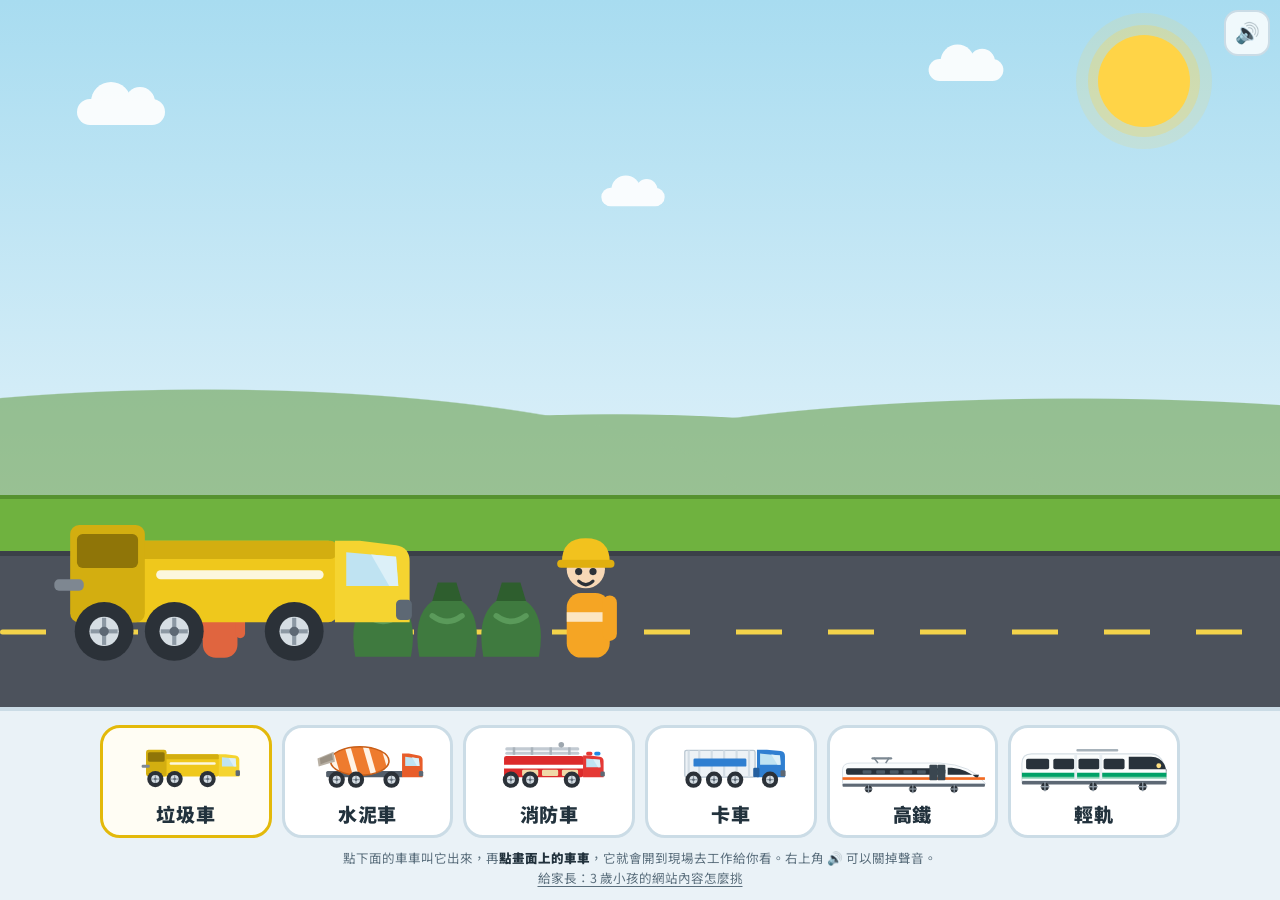
==== docs/index.html @ 9e799452 "Stamp asset URLs with a content hash so updates are never cached away GitHub Pages serves the CSS an" ====
<!doctype html>
<html lang="zh-Hant-TW">
<head>
<meta charset="utf-8">
<meta name="viewport" content="width=device-width, initial-scale=1, viewport-fit=cover">
<title>車車出動</title>
<meta name="description" content="給 3 歲小孩的車車互動頁：垃圾車、水泥車、消防車、卡車、高鐵、輕軌，點一下就出動並發出聲音。">

<meta name="theme-color" content="#A8DCF0">
<link rel="manifest" href="manifest.webmanifest">
<link rel="icon" href="icons/icon.svg" type="image/svg+xml">
<link rel="apple-touch-icon" href="icons/icon-180.png">
<meta name="apple-mobile-web-app-capable" content="yes">
<meta name="apple-mobile-web-app-title" content="車車出動">
<meta name="mobile-web-app-capable" content="yes">

<meta property="og:type" content="website">
<meta property="og:title" content="車車出動">
<meta property="og:description" content="垃圾車、水泥車、消防車、卡車、高鐵、輕軌，點一下就出動。給 3 歲小孩玩的。">

<link rel="preconnect" href="https://fonts.googleapis.com">
<link rel="preconnect" href="https://fonts.gstatic.com" crossorigin>
<link rel="stylesheet" href="https://fonts.googleapis.com/css2?family=Fredoka:wght@500;600&family=Noto+Sans+TC:wght@500;900&display=swap">

<link rel="stylesheet" href="assets/base.css?v=94338793">
<link rel="stylesheet" href="assets/play.css?v=77f55408">
</head>
<body>

<div class="app">
  <div class="scene" id="scene" data-track="road">
    <div class="sun"></div>
    <div class="cloud c1"></div>
    <div class="cloud c2"></div>
    <div class="cloud c3"></div>
    <div class="hills"></div>
    <div class="ground"></div>
    <div class="piers"></div>
    <div class="track"></div>
    <div class="lane">
      <div class="props" id="props"></div>
      <button class="rider" id="rider" type="button" aria-label="車子"></button>
    </div>
    <p class="caption" id="caption" aria-live="polite"></p>
    <button class="mute" id="mute" type="button" aria-label="靜音" aria-pressed="false">🔊</button>
  </div>

  <div class="garage">
    <div class="grid" id="grid"></div>
    <p class="hint">
      點下面的車車叫它出來，再<b>點畫面上的車車</b>，它就會開到現場去工作給你看。右上角 🔊 可以關掉聲音。
      <br>
      <a href="guide.html">給家長：3 歲小孩的網站內容怎麼挑</a>
    </p>
  </div>
</div>

<script src="assets/play.js?v=38b8058c" defer></script>
</body>
</html>
---- docs/assets/base.css ----
/* 車車出動 — 共用基礎樣式與設計 token */

:root{
  /* 晴天實景配色：顏色主要交給車子本身，背景保持安靜 */
  --sky-top:#A8DCF0;
  --sky-bot:#E4F3FA;
  --grass:#6FB23F;
  --grass-dk:#56922F;
  --road:#4C525C;
  --road-dk:#3B4048;
  --road-line:#F3D34A;

  --ink:#22323D;
  --ink-soft:#5A6E7C;
  --panel:#EAF2F7;
  --panel-2:#FFFFFF;
  --edge:#CBDCE6;
  --sun:#FFD447;
  --focus:#0E7BC4;

  --font-zh:'Noto Sans TC','PingFang TC','Microsoft JhengHei',sans-serif;
  --font-lat:'Fredoka','Noto Sans TC','PingFang TC',sans-serif;

  color-scheme:light;
}

*{box-sizing:border-box}

html{-webkit-text-size-adjust:100%}

body{
  margin:0;
  background:var(--panel);
  color:var(--ink);
  font-family:var(--font-lat);
  font-size:16px;
  line-height:1.5;
  -webkit-tap-highlight-color:transparent;
}

img,svg{max-width:100%}

[hidden]{display:none !important}

a{color:var(--focus)}

:focus-visible{outline:3px solid var(--focus); outline-offset:3px}
---- docs/assets/play.css ----
/* 車車出動 — 互動場景 */

.app{
  display:flex;
  flex-direction:column;
  min-height:100svh;
}

/* ---------- 場景 ---------- */
.scene{
  position:relative;
  flex:1 1 auto;
  min-height:250px;
  overflow:hidden;
  background:linear-gradient(180deg,var(--sky-top) 0%,var(--sky-bot) 78%);
  isolation:isolate;
}

.sun{
  position:absolute; top:5%; right:7%;
  width:clamp(52px,9vw,92px); aspect-ratio:1;
  border-radius:50%;
  background:var(--sun);
  box-shadow:0 0 0 10px rgba(255,212,71,.28), 0 0 0 22px rgba(255,212,71,.14);
}

.cloud{
  position:absolute;
  height:26px; width:88px;
  background:#FFFFFF;
  border-radius:99px;
  opacity:.92;
  animation:float 44s linear infinite;
}
.cloud::before,.cloud::after{
  content:""; position:absolute; background:#FFFFFF; border-radius:50%;
}
.cloud::before{width:40px;height:40px;left:14px;top:-17px}
.cloud::after{width:30px;height:30px;left:48px;top:-12px}
.cloud.c1{top:14%; left:6%;  transform:scale(1)}
.cloud.c2{top:26%; left:46%; transform:scale(.72); animation-duration:62s; animation-delay:-20s}
.cloud.c3{top:8%;  left:72%; transform:scale(.85); animation-duration:54s; animation-delay:-38s}
@keyframes float{from{margin-left:-30vw}to{margin-left:110vw}}

.hills{
  position:absolute; left:0; right:0; bottom:29%;
  height:16%;
  background:
    radial-gradient(42% 100% at 16% 100%, var(--grass-dk) 0 99%, transparent 100%),
    radial-gradient(34% 78% at 48% 100%, var(--grass-dk) 0 99%, transparent 100%),
    radial-gradient(46% 92% at 84% 100%, var(--grass-dk) 0 99%, transparent 100%);
  opacity:.5;
}

.ground{
  position:absolute; left:0; right:0; bottom:0;
  height:30%;
  background:var(--grass);
  border-top:4px solid var(--grass-dk);
}

/* 車子行駛的路面，會依車種改變 */
.track{
  position:absolute; left:0; right:0; bottom:0;
  height:22%;
  background:var(--road);
  border-top:5px solid var(--road-dk);
}
.track::after{
  content:""; position:absolute; left:0; right:0; top:50%;
  height:5px; transform:translateY(-50%);
  background:repeating-linear-gradient(90deg,var(--road-line) 0 46px,transparent 46px 92px);
  border-radius:3px;
}

/* 高鐵：高架橋 */
.scene[data-track="viaduct"] .track{
  background:#C2C7C9;
  border-top:5px solid #9EA6A9;
  height:20%;
}
.scene[data-track="viaduct"] .track::after{
  top:auto; bottom:0; height:36%; transform:none;
  background:linear-gradient(180deg,#AAB1B4 0 100%);
  border-radius:0;
}
.piers{display:none}
.scene[data-track="viaduct"] .piers{
  display:block;
  position:absolute; left:0; right:0; bottom:0; height:20%;
  background:repeating-linear-gradient(90deg,transparent 0 120px,#B4BABD 120px 168px,transparent 168px 288px);
  opacity:.85;
}

/* 輕軌：草坪軌道（高雄輕軌的招牌） */
.scene[data-track="grass"] .track{
  background:var(--grass-dk);
  border-top:5px solid #467A26;
}
.scene[data-track="grass"] .track::after{
  top:52%; height:32%; transform:translateY(-50%); border-radius:0;
  background:linear-gradient(180deg,transparent 0 26%,#9AA3A8 26% 36%,transparent 36% 64%,#9AA3A8 64% 74%,transparent 74% 100%);
}

/* ---------- 行駛中的車 ---------- */
.lane{
  position:absolute; left:0; right:0; bottom:0;
  height:22%;
}

.rider{
  position:absolute;
  left:0;
  bottom:14%;
  width:clamp(190px,46%,430px);
  padding:0; border:0; background:transparent;
  cursor:pointer;
  animation:drive 9s linear -3.5s infinite;
  touch-action:manipulation;
}
.scene[data-track="viaduct"] .rider{bottom:32%; width:clamp(230px,62%,620px)}
.scene[data-track="grass"] .rider{bottom:22%}

@keyframes drive{
  from{left:-52%}
  to{left:106%}
}

.rider svg{display:block; width:100%; height:auto; overflow:visible}

.rider:focus-visible{outline:none}
.rider:focus-visible svg{filter:drop-shadow(0 0 0 4px var(--focus))}

.wheel{transform-box:fill-box; transform-origin:50% 50%; animation:spin .62s linear infinite}
@keyframes spin{to{transform:rotate(360deg)}}

.drum{transform-box:fill-box; transform-origin:50% 50%; animation:spin 3.4s linear infinite}

.beacon{animation:blink .7s steps(1,end) infinite}
.beacon.b2{animation-delay:.35s}
@keyframes blink{0%,49%{opacity:1}50%,100%{opacity:.12}}

.rider.acting .body{animation:hop .42s ease-in-out 3}
@keyframes hop{0%,100%{transform:translateY(0)}45%{transform:translateY(-9px)}}

.spray,.notes{opacity:0}
.spray{transform-box:fill-box; transform-origin:0 50%}
.rider.acting .spray{animation:spray 1.5s ease-out infinite}
@keyframes spray{
  0%{opacity:0; transform:translate(0,0) scale(.3)}
  25%{opacity:1}
  100%{opacity:0; transform:translate(-345px,-72px) scale(1.9)}
}
.spray.s2{animation-delay:.16s}
.spray.s3{animation-delay:.32s}
.spray.s4{animation-delay:.48s}
.spray.s5{animation-delay:.64s}
.spray.s6{animation-delay:.8s}

.notes{transform-box:fill-box}
.rider.acting .notes{animation:notes 1.9s ease-out}
@keyframes notes{
  0%{opacity:0; transform:scaleX(-1) translateY(0)}
  18%{opacity:1}
  100%{opacity:0; transform:scaleX(-1) translateY(-62px)}
}
.notes.n2{animation-delay:.4s}
.notes.n3{animation-delay:.85s}

/* ---------- 靜音（給家長） ---------- */
.mute{
  position:absolute; top:10px; right:10px;
  width:46px; height:46px;
  display:grid; place-items:center;
  border-radius:14px;
  border:2px solid var(--edge);
  background:rgba(255,255,255,.82);
  color:var(--ink);
  font-size:20px; line-height:1;
  cursor:pointer;
}

/* ---------- 車庫（選車） ---------- */
.garage{
  flex:0 0 auto;
  background:var(--panel);
  border-top:4px solid var(--edge);
  padding:14px 12px 12px;
}

.grid{
  display:grid;
  grid-template-columns:repeat(3,1fr);
  gap:10px;
  max-width:1080px;
  margin:0 auto;
}
@media (min-width:760px){ .grid{grid-template-columns:repeat(6,1fr)} }

.pick{
  display:flex; flex-direction:column; align-items:center; justify-content:flex-end;
  gap:6px;
  min-height:104px;
  padding:10px 6px 8px;
  border:3px solid var(--edge);
  border-radius:20px;
  background:var(--panel-2);
  cursor:pointer;
  touch-action:manipulation;
  transition:transform .12s ease, border-color .12s ease;
}
.pick:active{transform:scale(.95)}
.pick[aria-pressed="true"]{border-color:var(--tint,var(--focus)); background:#FFFDF4}

.pick svg{width:100%; height:auto; max-height:56px; overflow:visible}
.pick .wheel,.pick .drum,.pick .beacon{animation:none}

.pick b{
  font-family:var(--font-zh);
  font-weight:900;
  font-size:clamp(15px,3.6vw,19px);
  letter-spacing:.04em;
  color:var(--ink);
}

.hint{
  max-width:1080px;
  margin:10px auto 0;
  font-family:var(--font-zh);
  font-size:12.5px;
  line-height:1.6;
  color:var(--ink-soft);
  text-align:center;
}
.hint b{font-weight:900; color:var(--ink)}
.hint a{color:var(--ink-soft); text-underline-offset:3px}

@media (prefers-reduced-motion:reduce){
  .rider{animation:none; left:26%}
  .cloud{animation:none}
  .wheel,.drum,.beacon{animation:none}
}


/* ---------- 工作現場的道具 ---------- */
/* 道具跟車子共用 .lane 的座標系，bottom 可以超過 100% 跑到路面上方。
   .props 排在 .rider 前面，所以東西飛近車子時會被車身擋住，
   看起來就真的是「進到車子裡面」了。 */
.props{
  position:absolute; inset:0;
  pointer-events:none;
}

.prop{position:absolute}
.prop svg{display:block; width:100%; height:auto; overflow:visible}

/* ---------- 東西進到車子裡 ---------- */
/* --dx/--dy（車上的落點）和 --hx/--hy（工人的手）都是 JS 在車子停好之後
   實際量出來的螢幕距離，所以不管螢幕多寬都會落在對的位置。 */

/* 有人幫忙的：先被撿到手上停一下，再倒進車裡 —— 小孩才看得出是「人放上去的」 */
.props.working .bag,
.props.working .rock,
.props.working .box{
  animation:handoff 1.2s ease-in-out var(--fly-delay,0s) forwards;
}
@keyframes handoff{
  0%  {transform:translate(0,0) scale(1) rotate(0deg); opacity:1}
  26% {transform:translate(var(--hx,0px), calc(var(--hy,0px) - 4px)) scale(.86) rotate(-10deg); opacity:1}
  44% {transform:translate(var(--hx,0px), var(--hy,0px)) scale(.86) rotate(-6deg); opacity:1}
  74% {transform:translate(calc(var(--hx,0px) + (var(--dx,0px) - var(--hx,0px)) * .6),
                           calc(var(--hy,0px) + (var(--dy,0px) - var(--hy,0px)) * .6 - 26px))
       scale(.66) rotate(-34deg); opacity:1}
  100%{transform:translate(var(--dx,0px), var(--dy,0px)) scale(.28) rotate(-64deg); opacity:0}
}

/* 後備：沒有人接手時的直接拋送 */
.props.working .lob{
  animation:toss .8s cubic-bezier(.35,-0.15,.7,.65) var(--fly-delay,0s) forwards;
}
@keyframes toss{
  0%{transform:translate(0,0) scale(1) rotate(0deg); opacity:1}
  55%{transform:translate(calc(var(--dx,0px) * .55), calc(var(--dy,0px) * .55 - 30px)) scale(.95) rotate(-20deg); opacity:1}
  100%{transform:translate(var(--dx,0px), var(--dy,0px)) scale(.4) rotate(-45deg); opacity:0}
}

/* 乘客是用走的，不是被丟的 */
.props.working .pax-in{
  animation:board .9s ease-in var(--fly-delay,0s) forwards;
}
@keyframes board{
  0%{transform:translate(0,0) scale(1); opacity:1}
  70%{opacity:1}
  100%{transform:translate(var(--dx,0px), var(--dy,0px)) scale(.6); opacity:0}
}

/* 在旁邊把東西丟上車的人：手臂往上甩三次，跟三件東西對得上 */
.arm{transform-box:fill-box; transform-origin:50% 8%}
.props.working .worker .arm{animation:pickthrow 1.2s ease-in-out .3s 3}
@keyframes pickthrow{
  0%  {transform:rotate(0deg)}
  16% {transform:rotate(30deg)}
  30% {transform:rotate(22deg)}
  48% {transform:rotate(-118deg)}
  62% {transform:rotate(-96deg)}
  84%,100%{transform:rotate(0deg)}
}

/* 砂石堆被鏟走之後矮一截 */
.pile-body{transform-box:fill-box; transform-origin:50% 100%}
.props.working .pile-body{animation:shrink 1.8s ease .5s forwards}
@keyframes shrink{to{transform:scaleY(.3); opacity:.8}}

/* ---------- 車子「載到了」的樣子 ---------- */
/* 這是整個互動的重點：東西進去之後，車子本身要看得出來不一樣。 */
.fill-load{transform-box:fill-box; transform-origin:50% 100%; transform:scaleY(0)}

/* 垃圾車：每倒一袋就多堆高一層，看得出來是「一袋一袋」累積的 */
.fill-steps{transform-box:fill-box; transform-origin:50% 100%; transform:scaleY(0)}
.rider.acting .fill-steps{animation:fill-steps 4.4s linear forwards}
@keyframes fill-steps{
  0%,33%  {transform:scaleY(0)}
  36%,60% {transform:scaleY(.36)}
  63%,87% {transform:scaleY(.7)}
  90%,100%{transform:scaleY(1)}
}
.rider.loaded .fill-load{animation:fill-up .9s cubic-bezier(.3,1.3,.5,1) forwards}
@keyframes fill-up{to{transform:scaleY(1)}}

/* 裝滿砂石之後滾筒轉得更起勁 */
.rider.acting .drum{animation-duration:1.1s}

/* 車窗裡的乘客，一個一個坐好 */
.pax{opacity:0; transform-box:fill-box; transform-origin:50% 100%}
.rider.loaded .pax{animation:sit .45s ease forwards}
.rider.loaded .pax2{animation-delay:.1s}
.rider.loaded .pax3{animation-delay:.2s}
.rider.loaded .pax4{animation-delay:.3s}
.rider.loaded .pax5{animation-delay:.4s}
.rider.loaded .pax6{animation-delay:.5s}
@keyframes sit{
  0%{opacity:0; transform:translateY(8px) scale(.5)}
  100%{opacity:1; transform:translateY(0) scale(1)}
}

/* 貨送到了，店裡櫥窗才有東西 */
.stock{opacity:0}
.props.done .stock{animation:appear .5s ease forwards}
@keyframes appear{to{opacity:1}}

/* ---------- 失火的房子：大火、黑煙、澆熄後的白色水蒸氣 ---------- */
.flames{transform-box:fill-box; transform-origin:50% 100%}
.flame{transform-box:fill-box; transform-origin:50% 100%; animation:flicker .38s ease-in-out infinite alternate}
.f2{animation-delay:-.19s}
.f3{animation-delay:-.27s}
.f4{animation-delay:-.11s}
@keyframes flicker{
  from{transform:scale(1,1) translateY(0)}
  to{transform:scale(1.12,1.24) translateY(-4px)}
}

/* 燒著的時候一直往上冒的黑煙 */
.bpuff{transform-box:fill-box; transform-origin:50% 100%; opacity:0; animation:rise 2.2s ease-out infinite}
.k2{animation-delay:-.75s}
.k3{animation-delay:-1.5s}
@keyframes rise{
  0%{opacity:0; transform:translateY(6px) scale(.4)}
  25%{opacity:.75}
  100%{opacity:0; transform:translateY(-62px) scale(1.6)}
}

/* 噴到水之後：火一段一段變小，最後整個熄掉 */
.props.working .flames{animation:douse 1.7s cubic-bezier(.5,0,.7,1) .7s forwards}
@keyframes douse{
  0%{opacity:1; transform:scaleY(1)}
  35%{opacity:1; transform:scaleY(.62)}
  70%{opacity:.85; transform:scaleY(.28)}
  100%{opacity:0; transform:scaleY(0)}
}
.props.working .burn-smoke{animation:smoke-out 1s ease 2.1s forwards}
@keyframes smoke-out{to{opacity:0}}

/* 澆熄瞬間噴出的白色水蒸氣 */
.spuff{transform-box:fill-box; transform-origin:50% 100%; opacity:0}
.props.working .spuff{animation:steam 2.2s ease-out 1.2s forwards}
.props.working .m2{animation-delay:1.45s}
.props.working .m3{animation-delay:1.7s}
.props.working .m4{animation-delay:1.95s}
@keyframes steam{
  0%{opacity:0; transform:translateY(10px) scale(.4)}
  25%{opacity:.9}
  100%{opacity:0; transform:translateY(-78px) scale(2.1)}
}

/* 火還在的時候窗戶透出橘光，滅了才變回藍玻璃 */
.cool{opacity:0}
.props.working .glow{animation:smoke-out 1.2s ease 1.5s forwards}
.props.working .cool{animation:appear 1.2s ease 1.5s forwards}

/* 輕軌到站開門 */
.rider.acting .door{animation:door-open 1.6s ease .5s}
@keyframes door-open{
  0%,100%{opacity:1}
  25%,75%{opacity:.25}
}

/* ---------- 字幕：給家長照著念，小孩聽語音 ---------- */
.caption{
  position:absolute;
  left:50%; top:14px;
  transform:translate(-50%,-14px);
  max-width:min(90%,560px);
  padding:10px 20px;
  border-radius:999px;
  background:rgba(255,255,255,.94);
  border:2px solid var(--edge);
  font-family:var(--font-zh);
  font-weight:900;
  font-size:clamp(14px,3.4vw,18px);
  line-height:1.4;
  color:var(--ink);
  text-align:center;
  opacity:0;
  pointer-events:none;
  transition:opacity .3s ease, transform .3s ease;
}
.caption.on{
  opacity:1;
  transform:translate(-50%,0);
}

/* 車子的圖都是車頭朝左畫的，統一翻面，讓車頭朝向前進的方向。 */
.rider svg,
.pick svg{transform:scaleX(-1)}

@media (prefers-reduced-motion:reduce){
  .rider{animation:none}
  .cloud{animation:none}
  .wheel,.drum,.beacon,.flame{animation:none}
  .props.working .bag,
  .props.working .rock,
  .props.working .box,
  .props.working .pax-in{animation-duration:.2s}
}

/* ---------- 消防車的水柱 ---------- */
/* 用 stroke-dasharray 讓水柱「射出去」，噴到之後維持著，小孩才看得到水一直在澆 */
.jet{
  stroke-dasharray:460;
  stroke-dashoffset:460;
  opacity:0;
  stroke-linejoin:round;
}
.rider.acting .jet-a{animation:jet 3.4s ease-out .5s forwards}
.rider.acting .jet-b{animation:jet 3.4s ease-out .62s forwards}
@keyframes jet{
  0%  {stroke-dashoffset:460; opacity:0}
  10% {opacity:.92}
  26% {stroke-dashoffset:0; opacity:.92}
  82% {stroke-dashoffset:0; opacity:.92}
  100%{stroke-dashoffset:0; opacity:0}
}

/* 水打在屋頂上濺起的水花 */
.sp{opacity:0; transform-box:fill-box; transform-origin:50% 100%}
.props.working .sp{animation:splash .7s ease-out 1.1s infinite}
.props.working .sp.s2{animation-delay:1.3s}
.props.working .sp.s3{animation-delay:1.5s}
@keyframes splash{
  0%{opacity:0; transform:translateY(6px) scale(.3)}
  35%{opacity:.9; transform:translateY(-6px) scale(1)}
  100%{opacity:0; transform:translateY(-22px) scale(1.5)}
}

/* ---------- 高鐵的車門 ---------- */
/* 進站打開、乘客走進去、開走前關上 */
.door-l,.door-r{transform-box:fill-box}
.rider.acting .door-l{animation:door-l 5.4s ease .2s forwards}
.rider.acting .door-r{animation:door-r 5.4s ease .2s forwards}
@keyframes door-l{
  0%{transform:translateX(0)}
  9%,80%{transform:translateX(-94%)}
  92%,100%{transform:translateX(0)}
}
@keyframes door-r{
  0%{transform:translateX(0)}
  9%,80%{transform:translateX(94%)}
  92%,100%{transform:translateX(0)}
}

/* ---------- 大家互相揮手 ---------- */
/* 工作做完的那一刻，小孩跟車上的人揮手 —— 這是整個場景要傳達的「社會連結」 */
.wave{transform-box:fill-box; transform-origin:50% 10%}
.props.done .kid .wave{animation:wave 1.7s ease-in-out infinite}
.props.done .worker .arm{animation:wave 1.7s ease-in-out .25s infinite}
@keyframes wave{
  0%  {transform:rotate(0deg)}
  12% {transform:rotate(-142deg)}
  22% {transform:rotate(-108deg)}
  32% {transform:rotate(-142deg)}
  42% {transform:rotate(-108deg)}
  52% {transform:rotate(-142deg)}
  70%,100%{transform:rotate(0deg)}
}

/* ---------- 店員接貨 ---------- */
/* 店員的手在左邊（朝卡車那側），所以旋轉方向跟工人相反 */
.props.working .clerk .arm{animation:receive 1.2s ease-in-out .75s 3}
@keyframes receive{
  0%  {transform:rotate(0deg)}
  28% {transform:rotate(116deg)}
  52% {transform:rotate(94deg)}
  72% {transform:rotate(34deg)}
  88%,100%{transform:rotate(0deg)}
}
.props.done .clerk .arm{animation:wave-left 1.7s ease-in-out .25s infinite}
@keyframes wave-left{
  0%  {transform:rotate(0deg)}
  12% {transform:rotate(142deg)}
  22% {transform:rotate(108deg)}
  32% {transform:rotate(142deg)}
  42% {transform:rotate(108deg)}
  52% {transform:rotate(142deg)}
  70%,100%{transform:rotate(0deg)}
}

/* ---------- 工地：水泥一到，房子一層一層長出來 ---------- */
/* 這是水泥車存在的理由，所以要讓小孩看到房子真的被蓋出來 */
.build{opacity:0}
.b2{transform-box:fill-box; transform-origin:50% 100%}
.b3{transform-box:fill-box}
.props.working .b1{animation:appear .4s ease 4.0s forwards}
.props.working .b2{animation:raise .55s cubic-bezier(.3,1.25,.5,1) 4.5s forwards}
.props.working .b3{animation:drop .5s cubic-bezier(.3,1.35,.5,1) 5.0s forwards}
.props.working .b4{animation:appear .4s ease 5.5s forwards}
@keyframes raise{
  0%{opacity:1; transform:scaleY(0)}
  100%{opacity:1; transform:scaleY(1)}
}
@keyframes drop{
  0%{opacity:0; transform:translateY(-34px) scale(.9)}
  100%{opacity:1; transform:translateY(0) scale(1)}
}
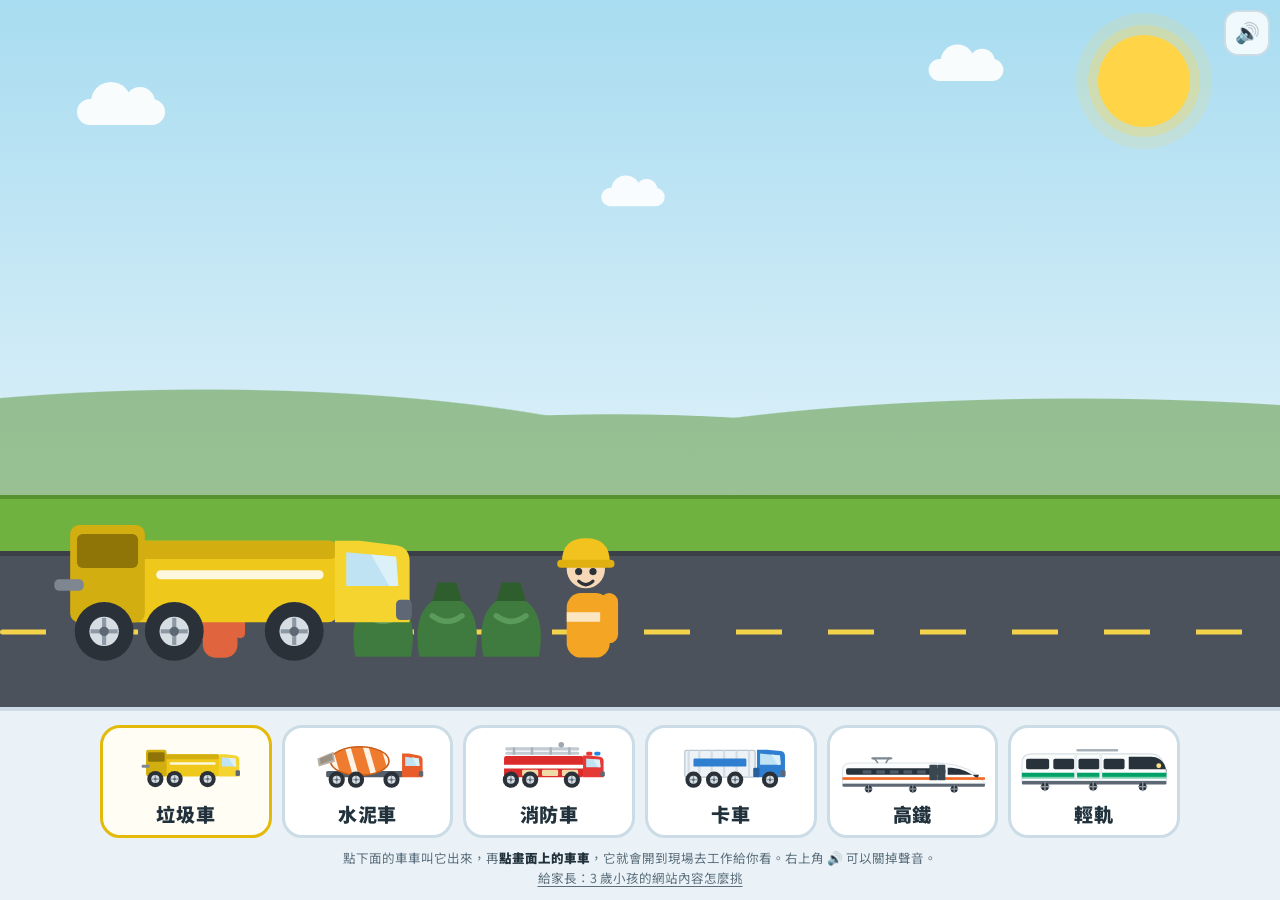
==== commit ea35377e: "Stop the construction site stealing the bin bags' animation The garbage bags were classed b1..b3 and" ====
--- a/docs/index.html
+++ b/docs/index.html
@@ -23,7 +23,7 @@
 <link rel="stylesheet" href="https://fonts.googleapis.com/css2?family=Fredoka:wght@500;600&family=Noto+Sans+TC:wght@500;900&display=swap">
 
 <link rel="stylesheet" href="assets/base.css?v=94338793">
-<link rel="stylesheet" href="assets/play.css?v=77f55408">
+<link rel="stylesheet" href="assets/play.css?v=5927c11e">
 </head>
 <body>
 
@@ -55,6 +55,6 @@
   </div>
 </div>
 
-<script src="assets/play.js?v=38b8058c" defer></script>
+<script src="assets/play.js?v=9ab2c07d" defer></script>
 </body>
 </html>
--- a/docs/assets/play.css
+++ b/docs/assets/play.css
@@ -266,12 +266,13 @@
 }
 @keyframes handoff{
   0%  {transform:translate(0,0) scale(1) rotate(0deg); opacity:1}
-  26% {transform:translate(var(--hx,0px), calc(var(--hy,0px) - 4px)) scale(.86) rotate(-10deg); opacity:1}
-  44% {transform:translate(var(--hx,0px), var(--hy,0px)) scale(.86) rotate(-6deg); opacity:1}
-  74% {transform:translate(calc(var(--hx,0px) + (var(--dx,0px) - var(--hx,0px)) * .6),
-                           calc(var(--hy,0px) + (var(--dy,0px) - var(--hy,0px)) * .6 - 26px))
-       scale(.66) rotate(-34deg); opacity:1}
-  100%{transform:translate(var(--dx,0px), var(--dy,0px)) scale(.28) rotate(-64deg); opacity:0}
+  10% {transform:translate(0,4px) scale(.95) rotate(0deg); opacity:1}
+  30% {transform:translate(var(--hx,0px), var(--hy,0px)) scale(.5) rotate(-14deg); opacity:1}
+  52% {transform:translate(var(--hx,0px), var(--hy,0px)) scale(.5) rotate(-8deg); opacity:1}
+  76% {transform:translate(calc(var(--hx,0px) + (var(--dx,0px) - var(--hx,0px)) * .55),
+                           calc(var(--hy,0px) + (var(--dy,0px) - var(--hy,0px)) * .55 - 22px))
+       scale(.44) rotate(-36deg); opacity:1}
+  100%{transform:translate(var(--dx,0px), var(--dy,0px)) scale(.22) rotate(-68deg); opacity:0}
 }
 
 /* 後備：沒有人接手時的直接拋送 */
@@ -304,6 +305,17 @@
   48% {transform:rotate(-118deg)}
   62% {transform:rotate(-96deg)}
   84%,100%{transform:rotate(0deg)}
+}
+
+/* 丟的瞬間整個人跟著使力 */
+.props.working .worker,
+.props.working .clerk{animation:heave 1.2s ease-in-out .25s 3}
+@keyframes heave{
+  0%  {transform:translateY(0) rotate(0deg)}
+  16% {transform:translateY(3px) rotate(0deg)}
+  48% {transform:translateY(-4px) rotate(-4deg)}
+  70% {transform:translateY(0) rotate(0deg)}
+  100%{transform:translateY(0) rotate(0deg)}
 }
 
 /* 砂石堆被鏟走之後矮一截 */
@@ -527,12 +539,12 @@
 /* ---------- 工地：水泥一到，房子一層一層長出來 ---------- */
 /* 這是水泥車存在的理由，所以要讓小孩看到房子真的被蓋出來 */
 .build{opacity:0}
-.b2{transform-box:fill-box; transform-origin:50% 100%}
-.b3{transform-box:fill-box}
-.props.working .b1{animation:appear .4s ease 4.0s forwards}
-.props.working .b2{animation:raise .55s cubic-bezier(.3,1.25,.5,1) 4.5s forwards}
-.props.working .b3{animation:drop .5s cubic-bezier(.3,1.35,.5,1) 5.0s forwards}
-.props.working .b4{animation:appear .4s ease 5.5s forwards}
+.bd2{transform-box:fill-box; transform-origin:50% 100%}
+.bd3{transform-box:fill-box}
+.props.working .bd1{animation:appear .4s ease 4.0s forwards}
+.props.working .bd2{animation:raise .55s cubic-bezier(.3,1.25,.5,1) 4.5s forwards}
+.props.working .bd3{animation:drop .5s cubic-bezier(.3,1.35,.5,1) 5.0s forwards}
+.props.working .bd4{animation:appear .4s ease 5.5s forwards}
 @keyframes raise{
   0%{opacity:1; transform:scaleY(0)}
   100%{opacity:1; transform:scaleY(1)}
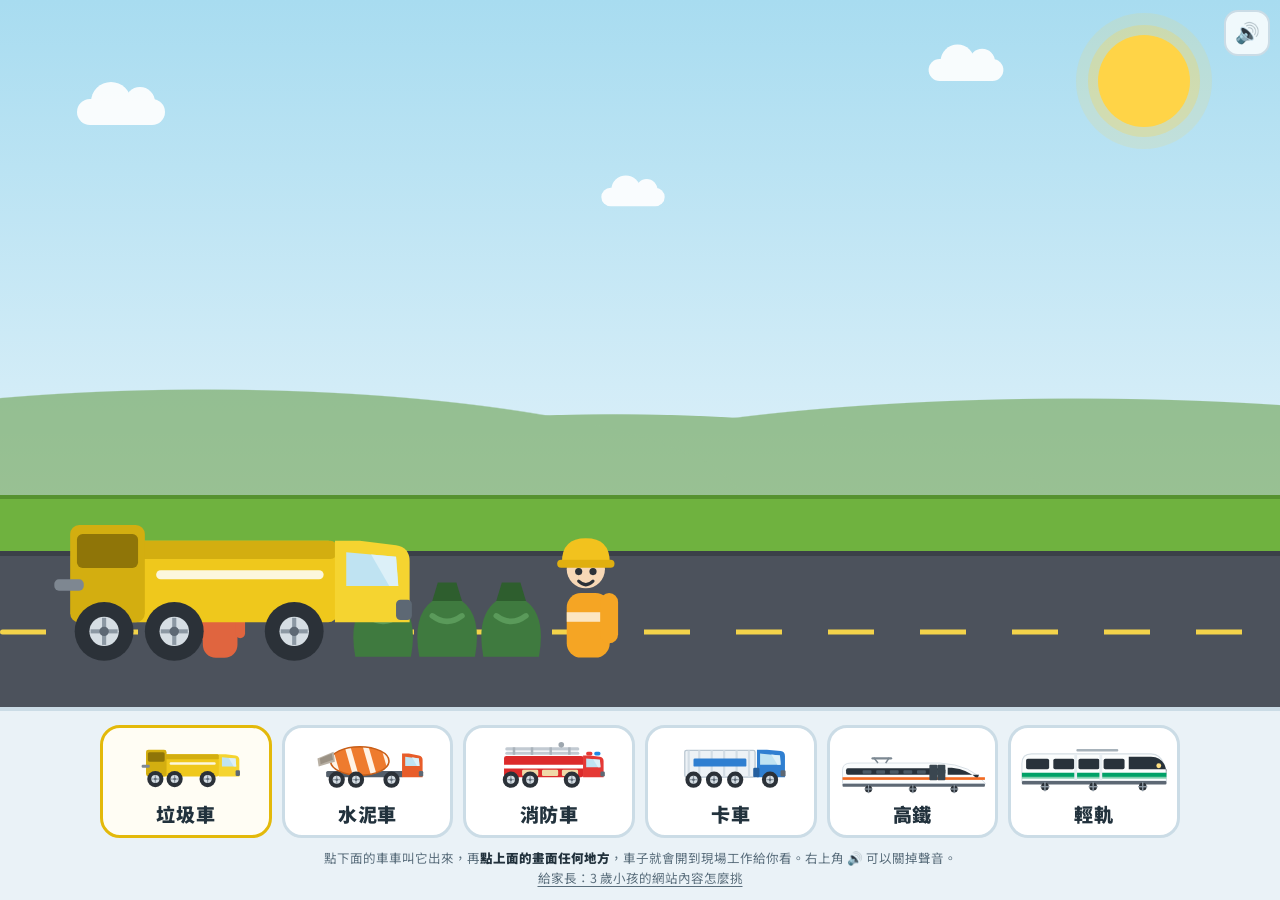
==== commit 69e4c4fb: "Let a tap anywhere in the scene start the job The vehicle never stops moving, so hitting it was the " ====
--- a/docs/index.html
+++ b/docs/index.html
@@ -23,7 +23,7 @@
 <link rel="stylesheet" href="https://fonts.googleapis.com/css2?family=Fredoka:wght@500;600&family=Noto+Sans+TC:wght@500;900&display=swap">
 
 <link rel="stylesheet" href="assets/base.css?v=94338793">
-<link rel="stylesheet" href="assets/play.css?v=5927c11e">
+<link rel="stylesheet" href="assets/play.css?v=439e4731">
 </head>
 <body>
 
@@ -48,13 +48,13 @@
   <div class="garage">
     <div class="grid" id="grid"></div>
     <p class="hint">
-      點下面的車車叫它出來，再<b>點畫面上的車車</b>，它就會開到現場去工作給你看。右上角 🔊 可以關掉聲音。
+      點下面的車車叫它出來，再<b>點上面的畫面任何地方</b>，車子就會開到現場工作給你看。右上角 🔊 可以關掉聲音。
       <br>
       <a href="guide.html">給家長：3 歲小孩的網站內容怎麼挑</a>
     </p>
   </div>
 </div>
 
-<script src="assets/play.js?v=9ab2c07d" defer></script>
+<script src="assets/play.js?v=e2b943bc" defer></script>
 </body>
 </html>
--- a/docs/assets/play.css
+++ b/docs/assets/play.css
@@ -8,6 +8,7 @@
 
 /* ---------- 場景 ---------- */
 .scene{
+  cursor:pointer;
   position:relative;
   flex:1 1 auto;
   min-height:250px;
@@ -269,9 +270,7 @@
   10% {transform:translate(0,4px) scale(.95) rotate(0deg); opacity:1}
   30% {transform:translate(var(--hx,0px), var(--hy,0px)) scale(.5) rotate(-14deg); opacity:1}
   52% {transform:translate(var(--hx,0px), var(--hy,0px)) scale(.5) rotate(-8deg); opacity:1}
-  76% {transform:translate(calc(var(--hx,0px) + (var(--dx,0px) - var(--hx,0px)) * .55),
-                           calc(var(--hy,0px) + (var(--dy,0px) - var(--hy,0px)) * .55 - 22px))
-       scale(.44) rotate(-36deg); opacity:1}
+  76% {transform:translate(var(--mx,0px), var(--my,0px)) scale(.44) rotate(-36deg); opacity:1}
   100%{transform:translate(var(--dx,0px), var(--dy,0px)) scale(.22) rotate(-68deg); opacity:0}
 }
 
@@ -281,7 +280,7 @@
 }
 @keyframes toss{
   0%{transform:translate(0,0) scale(1) rotate(0deg); opacity:1}
-  55%{transform:translate(calc(var(--dx,0px) * .55), calc(var(--dy,0px) * .55 - 30px)) scale(.95) rotate(-20deg); opacity:1}
+  55%{transform:translate(var(--mx,0px), var(--my,0px)) scale(.95) rotate(-20deg); opacity:1}
   100%{transform:translate(var(--dx,0px), var(--dy,0px)) scale(.4) rotate(-45deg); opacity:0}
 }
 
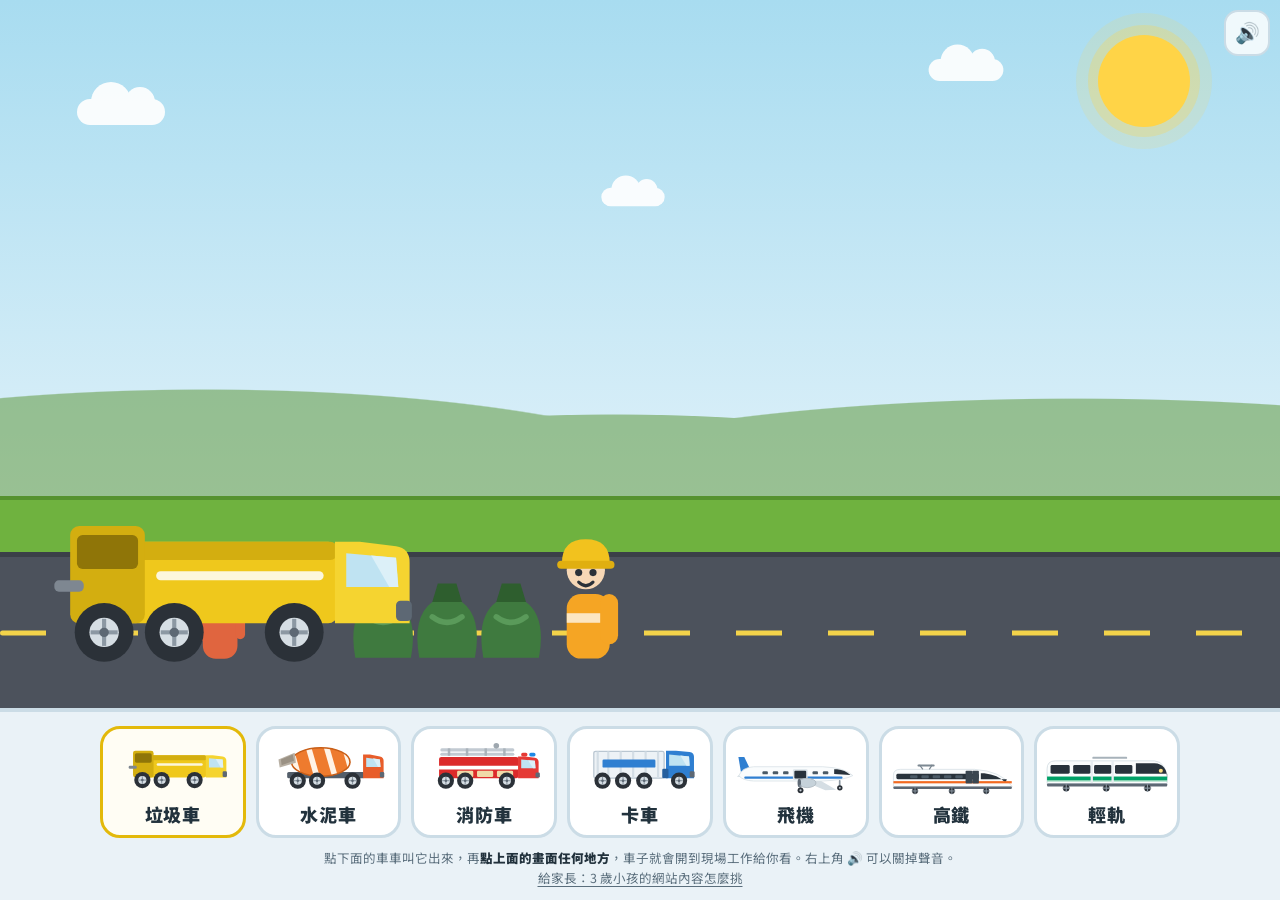
==== commit 05b08f8c: "Add an aeroplane that flies passengers to another country The six road and rail vehicles all do the " ====
--- a/docs/index.html
+++ b/docs/index.html
@@ -23,7 +23,7 @@
 <link rel="stylesheet" href="https://fonts.googleapis.com/css2?family=Fredoka:wght@500;600&family=Noto+Sans+TC:wght@500;900&display=swap">
 
 <link rel="stylesheet" href="assets/base.css?v=94338793">
-<link rel="stylesheet" href="assets/play.css?v=439e4731">
+<link rel="stylesheet" href="assets/play.css?v=a589aaa2">
 </head>
 <body>
 
@@ -37,6 +37,7 @@
     <div class="ground"></div>
     <div class="piers"></div>
     <div class="track"></div>
+    <div class="sea"></div>
     <div class="lane">
       <div class="props" id="props"></div>
       <button class="rider" id="rider" type="button" aria-label="車子"></button>
@@ -55,6 +56,6 @@
   </div>
 </div>
 
-<script src="assets/play.js?v=e2b943bc" defer></script>
+<script src="assets/play.js?v=c5af2fca" defer></script>
 </body>
 </html>
--- a/docs/assets/play.css
+++ b/docs/assets/play.css
@@ -191,12 +191,12 @@
 
 .grid{
   display:grid;
-  grid-template-columns:repeat(3,1fr);
+  grid-template-columns:repeat(4,1fr);
   gap:10px;
   max-width:1080px;
   margin:0 auto;
 }
-@media (min-width:760px){ .grid{grid-template-columns:repeat(6,1fr)} }
+@media (min-width:760px){ .grid{grid-template-columns:repeat(7,1fr)} }
 
 .pick{
   display:flex; flex-direction:column; align-items:center; justify-content:flex-end;
@@ -219,7 +219,7 @@
 .pick b{
   font-family:var(--font-zh);
   font-weight:900;
-  font-size:clamp(15px,3.6vw,19px);
+  font-size:clamp(13px,3.1vw,18px);
   letter-spacing:.04em;
   color:var(--ink);
 }
@@ -552,3 +552,112 @@
   0%{opacity:0; transform:translateY(-34px) scale(.9)}
   100%{opacity:1; transform:translateY(0) scale(1)}
 }
+
+/* ==================================================================
+   飛機：唯一會「換一個地方」的一台
+   ================================================================== */
+
+/* ---------- 機場跑道 ---------- */
+.scene[data-track="sky"] .track{
+  background:#4A4F57;
+  border-top:5px solid #383D44;
+  height:18%;
+}
+.scene[data-track="sky"] .track::after{
+  top:50%; height:6px; transform:translateY(-50%);
+  background:repeating-linear-gradient(90deg,#EDEFF1 0 58px,transparent 58px 134px);
+  border-radius:2px;
+}
+.scene[data-track="sky"] .rider{
+  bottom:22%;
+  width:clamp(230px,54%,520px);
+  transform-origin:50% 80%;
+}
+
+/* ---------- 飛越大海 ---------- */
+.sea{
+  position:absolute; left:0; right:0; bottom:0;
+  height:30%;
+  opacity:0;
+  pointer-events:none;
+  background:linear-gradient(180deg,#62AEDB 0%,#3B82B6 100%);
+  transition:opacity .9s ease;
+}
+.sea::after{
+  content:"";
+  position:absolute; inset:0;
+  background:repeating-linear-gradient(96deg,rgba(255,255,255,.22) 0 26px,transparent 26px 84px);
+  animation:swell 3.2s linear infinite;
+}
+@keyframes swell{to{background-position:-110px 0}}
+.scene[data-phase="cruise"] .sea{opacity:1}
+
+/* 巡航時雲往後飛快掠過，速度感就出來了 */
+.scene[data-phase="cruise"] .cloud.c1{animation-duration:4s}
+.scene[data-phase="cruise"] .cloud.c2{animation-duration:5.5s}
+.scene[data-phase="cruise"] .cloud.c3{animation-duration:4.8s}
+
+/* ---------- 空橋與艙門 ---------- */
+.pl-bridge{transform-box:fill-box; transform-origin:0 50%; transition:transform .7s ease, opacity .5s ease}
+.props[data-pl="sealed"] .pl-bridge,
+.props[data-pl="arrived"] .pl-bridge{transform:scaleX(.12); opacity:0}
+
+/* 艙門：關上時那塊深色的門洞淡出，看起來就是門闔起來了 */
+.pl-door rect:last-of-type{transition:opacity .55s ease}
+.rider.pl-sealed .pl-door rect:last-of-type{opacity:0}
+
+/* 起飛後收起落架 */
+.pl-gear{transform-box:fill-box; transform-origin:50% 0; transition:transform .8s ease .4s, opacity .6s ease .4s}
+.rider.pl-airborne .pl-gear{transform:scaleY(.1); opacity:0}
+
+/* ---------- 遠方那架小飛機，巡航時橫越天空 ---------- */
+.pl-far{opacity:0}
+.scene[data-phase="cruise"] .pl-far{animation:far-by 5.2s linear forwards}
+@keyframes far-by{
+  0%  {opacity:0; transform:translateX(0)}
+  12% {opacity:.85}
+  88% {opacity:.85}
+  100%{opacity:0; transform:translateX(760%)}
+}
+
+/* ---------- 目的地的地標 ---------- */
+/* 四個都先放好，降落前才顯示抽到的那一個 */
+.pl-dest{opacity:0; transform-box:fill-box; transform-origin:50% 100%}
+.props[data-dest="jp"] .pl-jp,
+.props[data-dest="fr"] .pl-fr,
+.props[data-dest="eg"] .pl-eg,
+.props[data-dest="au"] .pl-au{animation:loom 1.6s ease-out forwards}
+@keyframes loom{
+  0%  {opacity:0; transform:translateY(26px) scale(.86)}
+  100%{opacity:1; transform:translateY(0) scale(1)}
+}
+
+/* ---------- 下機的旅客 ---------- */
+.pl-out{opacity:0}
+.props[data-pl="arrived"] .pl-out{animation:deplane 2.2s ease-out forwards}
+.props[data-pl="arrived"] .o2{animation-delay:.35s}
+.props[data-pl="arrived"] .o3{animation-delay:.7s}
+@keyframes deplane{
+  0%  {opacity:0; transform:translateX(-30px)}
+  22% {opacity:1; transform:translateX(-14px)}
+  100%{opacity:1; transform:translateX(42px)}
+}
+
+/* 抵達之後，排隊等登機的旅客不要再出現 */
+.props[data-pl="arrived"] .pax-in{animation:none; opacity:0}
+
+/* 起飛之後就把出發機場收掉：飛在海上還看得到航廈會很怪，
+   而且降落的是另一個國家，不該是同一棟航廈。 */
+.pl-term,
+.pl-bridge{transition:opacity .7s ease}
+.scene[data-phase] .pl-term,
+.scene[data-phase] .pl-bridge{opacity:0}
+
+/* 艙門一關，外面就不該再站著人了。
+   不靠登機動畫的最終狀態來隱藏——動畫若被中斷，人會留在畫面上（甚至浮在海上）。 */
+.pax-in{transition:opacity .4s ease}
+.props[data-pl] .pax-in{animation:none; opacity:0}
+
+/* 巡航時在海上，岸邊的小孩要先退場，降落後再出現迎接 */
+.kid{transition:opacity .5s ease}
+.scene[data-phase="cruise"] .kid{opacity:0}
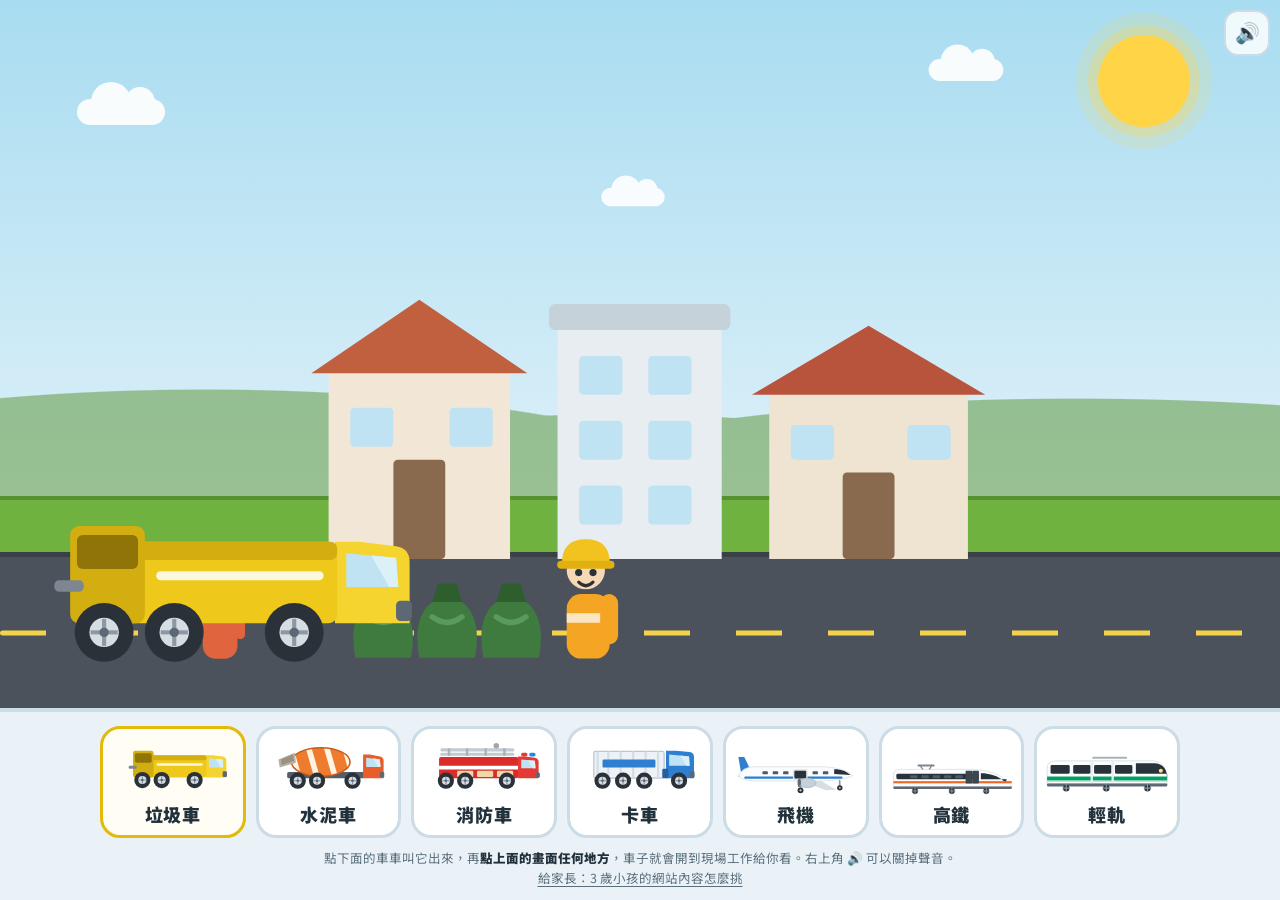
==== commit e8086de8: "Answer where the rubbish goes, build upwards, and send a firefighter in Three things a child was lef" ====
--- a/docs/index.html
+++ b/docs/index.html
@@ -23,7 +23,7 @@
 <link rel="stylesheet" href="https://fonts.googleapis.com/css2?family=Fredoka:wght@500;600&family=Noto+Sans+TC:wght@500;900&display=swap">
 
 <link rel="stylesheet" href="assets/base.css?v=94338793">
-<link rel="stylesheet" href="assets/play.css?v=a589aaa2">
+<link rel="stylesheet" href="assets/play.css?v=84f7038b">
 </head>
 <body>
 
@@ -56,6 +56,6 @@
   </div>
 </div>
 
-<script src="assets/play.js?v=c5af2fca" defer></script>
+<script src="assets/play.js?v=0b8bad13" defer></script>
 </body>
 </html>
--- a/docs/assets/play.css
+++ b/docs/assets/play.css
@@ -74,23 +74,29 @@
   border-radius:3px;
 }
 
-/* 高鐵：高架橋 */
+/* 高鐵：高架橋上的軌道 */
+/* 用多層背景疊出真正的軌道：兩條鋼軌、底下的枕木、道床，最後是橋面。 */
 .scene[data-track="viaduct"] .track{
-  background:#C2C7C9;
-  border-top:5px solid #9EA6A9;
   height:20%;
-}
-.scene[data-track="viaduct"] .track::after{
-  top:auto; bottom:0; height:36%; transform:none;
-  background:linear-gradient(180deg,#AAB1B4 0 100%);
-  border-radius:0;
-}
+  border-top:none;
+  background-color:#A9B0B4;
+  background-image:
+    linear-gradient(#5F686F,#5F686F),
+    linear-gradient(#4E565C,#4E565C),
+    repeating-linear-gradient(90deg,#AEB5B9 0 13px,transparent 13px 33px),
+    linear-gradient(180deg,#D6DBDE 0 100%),
+    linear-gradient(180deg,#BFC5C9 0 100%);
+  background-size:100% 5px, 100% 5px, 100% 15px, 100% 34%, 100% 46%;
+  background-position:0 16%, 0 27%, 0 19%, 0 0, 0 34%;
+  background-repeat:no-repeat, no-repeat, repeat-x, no-repeat, no-repeat;
+}
+.scene[data-track="viaduct"] .track::after{display:none}
+
 .piers{display:none}
 .scene[data-track="viaduct"] .piers{
   display:block;
-  position:absolute; left:0; right:0; bottom:0; height:20%;
-  background:repeating-linear-gradient(90deg,transparent 0 120px,#B4BABD 120px 168px,transparent 168px 288px);
-  opacity:.85;
+  position:absolute; left:0; right:0; bottom:0; height:13%;
+  background:repeating-linear-gradient(90deg,transparent 0 136px,#9FA7AB 136px 190px,transparent 190px 326px);
 }
 
 /* 輕軌：草坪軌道（高雄輕軌的招牌） */
@@ -538,12 +544,13 @@
 /* ---------- 工地：水泥一到，房子一層一層長出來 ---------- */
 /* 這是水泥車存在的理由，所以要讓小孩看到房子真的被蓋出來 */
 .build{opacity:0}
-.bd2{transform-box:fill-box; transform-origin:50% 100%}
-.bd3{transform-box:fill-box}
-.props.working .bd1{animation:appear .4s ease 4.0s forwards}
-.props.working .bd2{animation:raise .55s cubic-bezier(.3,1.25,.5,1) 4.5s forwards}
-.props.working .bd3{animation:drop .5s cubic-bezier(.3,1.35,.5,1) 5.0s forwards}
-.props.working .bd4{animation:appear .4s ease 5.5s forwards}
+.bd2,.bd3,.bd4{transform-box:fill-box; transform-origin:50% 100%}
+.bd5{transform-box:fill-box}
+.props.working .bd1{animation:appear .4s ease 3.9s forwards}
+.props.working .bd2{animation:raise .5s cubic-bezier(.3,1.25,.5,1) 4.3s forwards}
+.props.working .bd3{animation:raise .5s cubic-bezier(.3,1.25,.5,1) 4.9s forwards}
+.props.working .bd4{animation:raise .5s cubic-bezier(.3,1.25,.5,1) 5.5s forwards}
+.props.working .bd5{animation:drop .5s cubic-bezier(.3,1.35,.5,1) 6.1s forwards}
 @keyframes raise{
   0%{opacity:1; transform:scaleY(0)}
   100%{opacity:1; transform:scaleY(1)}
@@ -661,3 +668,104 @@
 /* 巡航時在海上，岸邊的小孩要先退場，降落後再出現迎接 */
 .kid{transition:opacity .5s ease}
 .scene[data-phase="cruise"] .kid{opacity:0}
+
+/* ==================================================================
+   高鐵：從城市開往鄉下
+   ================================================================== */
+
+/* 側面視角的慣例是「鏡頭跟著車走」：車留在原地，景色往後跑。
+   對小孩來說這比讓車開出畫面好懂，也才看得清楚窗外換了什麼。 */
+.hs-scene{will-change:transform}
+/* 兩個階段共用同一條規則，動畫的 forwards 才會一直保持在終點。
+   若只在 travel 命中，切到 arrived 時規則失效，景色會整個彈回城市。 */
+.scene[data-phase="travel"] .hs-scene,
+.scene[data-phase="arrived"] .hs-scene,
+.scene[data-phase="travel"] .lr-scene,
+.scene[data-phase="arrived"] .lr-scene{
+  animation:scenery 4.6s cubic-bezier(.35,0,.35,1) forwards;
+}
+@keyframes scenery{
+  0%  {transform:translateX(0)}
+  100%{transform:translateX(-96vw)}
+}
+
+/* 行駛中把速度感做出來：車輪飛轉、雲往後掠過 */
+.scene[data-phase="travel"] .rider .wheel{animation-duration:.18s}
+.scene[data-phase="travel"] .cloud.c1{animation-duration:5s}
+.scene[data-phase="travel"] .cloud.c2{animation-duration:6.5s}
+.scene[data-phase="travel"] .cloud.c3{animation-duration:5.6s}
+
+/* 開走之後月台就留在城市那一站了，不該跟著到鄉下 */
+.deck{transition:opacity .5s ease}
+.scene[data-phase="travel"] .deck,
+.scene[data-phase="arrived"] .deck{opacity:0}
+
+/* 輕軌的街景捲得比高鐵慢一點：它是市區裡的一小段，不是長途 */
+.lr-scene{will-change:transform}
+.scene[data-phase="travel"] .lr-scene,
+.scene[data-phase="arrived"] .lr-scene{animation-duration:4.2s}
+
+/* ---------- 消防隊員 ---------- */
+/* 車子噴水是機器在做，看得到「人」拉著水線衝上去救火，才是小孩記得住的 */
+.fire-man{opacity:0}
+.props.working .fire-man{animation:run-in .55s cubic-bezier(.3,1.2,.5,1) .2s forwards}
+@keyframes run-in{
+  0%  {opacity:0; transform:translateX(-34px)}
+  100%{opacity:1; transform:translateX(0)}
+}
+
+/* 他手上那條水線 */
+.fj{stroke-dasharray:460; stroke-dashoffset:460; opacity:0; stroke-linejoin:round}
+.props.working .fj{animation:jet 3.6s ease-out .75s forwards}
+.props.working .fj2{animation:jet 3.6s ease-out .92s forwards}
+
+/* ==================================================================
+   垃圾車：收完之後載去哪裡
+   ================================================================== */
+
+/* 沿線的街景，跟高鐵、輕軌共用同一套捲動 */
+.gb-scene{will-change:transform}
+.scene[data-phase="travel"] .gb-scene,
+.scene[data-phase="arrived"] .gb-scene{
+  animation:scenery 3.4s cubic-bezier(.35,0,.35,1) forwards;
+}
+
+/* 開往處理場的路上，路邊的人和垃圾袋都留在原本那條街 */
+.worker,
+.bag{transition:opacity .5s ease}
+.scene[data-phase] .worker,
+.scene[data-phase] .bag,
+.scene[data-phase] .gb-local{animation:none; opacity:0}
+
+/* 到了就掀起車斗，整車倒進坑裡 */
+/* 支點放在車尾（SVG 右端＝畫面左端），車頭那端抬起來，
+   垃圾才會順著往後滑進坑裡。圖是翻面的，所以正角度在畫面上是逆時針。 */
+.rider.gb-tip .gb-bed{
+  transform-box:fill-box;
+  transform-origin:97% 100%;
+  animation:tip 2.8s cubic-bezier(.4,0,.3,1) forwards;
+}
+@keyframes tip{
+  0%  {transform:rotate(0deg)}
+  32% {transform:rotate(16deg)}
+  76% {transform:rotate(16deg)}
+  100%{transform:rotate(0deg)}
+}
+
+/* 車斗裡的垃圾跟著倒光 */
+.rider.gb-tip .fill-steps{animation:dump 1.5s ease-in .5s forwards}
+@keyframes dump{
+  0%  {transform:scaleY(1); opacity:1}
+  70% {transform:scaleY(.35); opacity:1}
+  100%{transform:scaleY(0); opacity:0}
+}
+
+/* 坑裡的垃圾越堆越多 */
+.gb-pit{transform-box:fill-box; transform-origin:50% 100%; transform:scaleY(0)}
+.props[data-phase] .gb-pit{transform:scaleY(0)}
+.scene[data-phase="arrived"] .gb-pit{animation:fill-up 1.2s ease .9s forwards}
+
+/* 煙囪一直冒白煙 */
+.gp{transform-box:fill-box; transform-origin:50% 100%; opacity:0; animation:rise 2.6s ease-out infinite}
+.g2{animation-delay:-.9s}
+.g3{animation-delay:-1.8s}
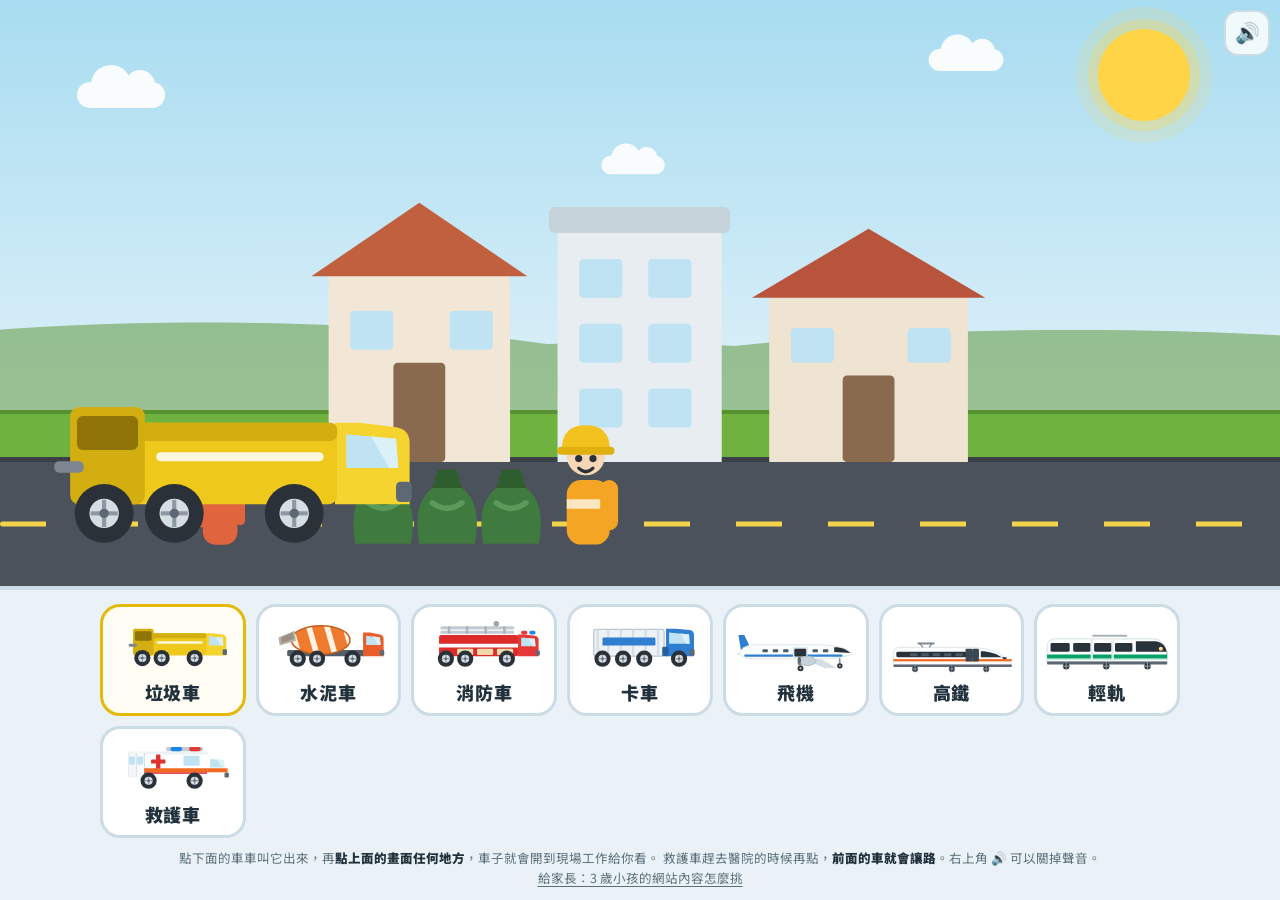
==== commit cfdb4f90: "Send an ambulance, and let the child clear the road for it 其他六台車都是「做給你看」，救護車是第一台要小孩幫忙的。  故事照舊走完整條因果鏈" ====
--- a/docs/index.html
+++ b/docs/index.html
@@ -4,7 +4,7 @@
 <meta charset="utf-8">
 <meta name="viewport" content="width=device-width, initial-scale=1, viewport-fit=cover">
 <title>車車出動</title>
-<meta name="description" content="給 3 歲小孩的車車互動頁：垃圾車、水泥車、消防車、卡車、高鐵、輕軌，點一下就出動並發出聲音。">
+<meta name="description" content="給 3 歲小孩的車車互動頁：垃圾車、水泥車、消防車、救護車、卡車、高鐵、輕軌，點一下就出動並發出聲音。">
 
 <meta name="theme-color" content="#A8DCF0">
 <link rel="manifest" href="manifest.webmanifest">
@@ -16,14 +16,14 @@
 
 <meta property="og:type" content="website">
 <meta property="og:title" content="車車出動">
-<meta property="og:description" content="垃圾車、水泥車、消防車、卡車、高鐵、輕軌，點一下就出動。給 3 歲小孩玩的。">
+<meta property="og:description" content="垃圾車、水泥車、消防車、救護車、卡車、高鐵、輕軌，點一下就出動。給 3 歲小孩玩的。">
 
 <link rel="preconnect" href="https://fonts.googleapis.com">
 <link rel="preconnect" href="https://fonts.gstatic.com" crossorigin>
 <link rel="stylesheet" href="https://fonts.googleapis.com/css2?family=Fredoka:wght@500;600&family=Noto+Sans+TC:wght@500;900&display=swap">
 
 <link rel="stylesheet" href="assets/base.css?v=94338793">
-<link rel="stylesheet" href="assets/play.css?v=84f7038b">
+<link rel="stylesheet" href="assets/play.css?v=0bfc6851">
 </head>
 <body>
 
@@ -49,13 +49,14 @@
   <div class="garage">
     <div class="grid" id="grid"></div>
     <p class="hint">
-      點下面的車車叫它出來，再<b>點上面的畫面任何地方</b>，車子就會開到現場工作給你看。右上角 🔊 可以關掉聲音。
+      點下面的車車叫它出來，再<b>點上面的畫面任何地方</b>，車子就會開到現場工作給你看。
+      救護車趕去醫院的時候再點，<b>前面的車就會讓路</b>。右上角 🔊 可以關掉聲音。
       <br>
       <a href="guide.html">給家長：3 歲小孩的網站內容怎麼挑</a>
     </p>
   </div>
 </div>
 
-<script src="assets/play.js?v=0b8bad13" defer></script>
+<script src="assets/play.js?v=827c9350" defer></script>
 </body>
 </html>
--- a/docs/assets/play.css
+++ b/docs/assets/play.css
@@ -769,3 +769,133 @@
 .gp{transform-box:fill-box; transform-origin:50% 100%; opacity:0; animation:rise 2.6s ease-out infinite}
 .g2{animation-delay:-.9s}
 .g3{animation-delay:-1.8s}
+
+/* ==================================================================
+   救護車：載人、開路、送到醫院
+   ================================================================== */
+
+/* 擋路的車也是車頭朝左畫的，跟車庫裡的車一樣翻面 */
+.amb-car svg{transform:scaleX(-1)}
+
+/* ---------- 現場：阿公被抬上擔架 ---------- */
+
+/* 躺著的人一開始看不見，被抬上去才出現。
+   同一刻坐在地上的阿公淡出，小孩就看得懂是「同一個人被抬上去了」。 */
+.amb-lying{opacity:0}
+.props.working .amb-cot .amb-lying{animation:appear .5s ease 1.1s forwards}
+.props.working .amb-hurt{animation:amb-fade .5s ease 1.1s forwards}
+@keyframes amb-fade{to{opacity:0}}
+
+/* 擔架有輪子，是「推」進去的，所以走直線，不像垃圾袋那樣拋物線飛進去 */
+.props.working .amb-cot{
+  animation:amb-push 1.4s cubic-bezier(.4,0,.3,1) var(--fly-delay,1.5s) forwards;
+}
+@keyframes amb-push{
+  0%  {transform:translate(0,0)}
+  72% {transform:translate(calc(var(--dx) * .82), calc(var(--dy) * .82))}
+  100%{transform:translate(var(--dx), var(--dy))}
+}
+
+/* 救護員推擔架的手 */
+.props.working .amb-medic .arm{animation:amb-shove 1.2s ease-in-out 1.2s 2}
+@keyframes amb-shove{
+  0%,100%{transform:rotate(0deg)}
+  50%    {transform:rotate(28deg)}
+}
+
+/* 車尾雙開門往兩側開，露出後面暗暗的車廂 */
+.amb-door{transform-box:fill-box}
+.amb-door-a{transform-origin:0% 50%}
+.amb-door-b{transform-origin:100% 50%}
+.rider.acting .amb-door{animation:amb-open .55s ease .5s forwards}
+@keyframes amb-open{to{transform:scaleX(.1)}}
+
+/* 載到人之後，側窗就看得見他躺在裡面 —— 「東西真的進到車子裡」 */
+.amb-inside{opacity:0}
+.rider.loaded .amb-inside{animation:appear .5s ease forwards}
+
+/* 上路之後，現場的人留在原本那條街上 */
+.scene[data-phase] .amb-hurt,
+.scene[data-phase] .amb-cot,
+.scene[data-phase] .amb-medic,
+.scene[data-phase] .amb-local{animation:none; opacity:0}
+
+/* ---------- 馬路上：大家讓路 ---------- */
+
+/* 店面往後捲，速度感就出來了。兩個階段共用一條規則，
+   否則切到 arrived 的時候 forwards 會失效，街景整個彈回去。 */
+.amb-street{will-change:transform}
+.scene[data-phase="travel"] .amb-street,
+.scene[data-phase="arrived"] .amb-street{
+  animation:amb-street-run 9.5s linear forwards;
+}
+@keyframes amb-street-run{
+  0%  {transform:translateX(0)}
+  100%{transform:translateX(-124vw)}
+}
+
+/* 擋路的車平常不在畫面上，輪到它才開進來停在救護車前面 */
+.amb-car{opacity:0; transform:translateX(44%)}
+.amb-car.amb-here{
+  opacity:1;
+  transform:translateX(0);
+  transition:opacity .4s ease, transform 1s cubic-bezier(.2,.7,.3,1);
+}
+
+/* 讓路：往路邊靠過去、慢下來，然後被救護車超過去 */
+.amb-car.amb-gone{animation:amb-yield 1.6s cubic-bezier(.3,0,.4,1) forwards}
+@keyframes amb-yield{
+  0%  {opacity:1; transform:translate(0,0) scale(1)}
+  26% {opacity:1; transform:translate(5%,15%) scale(.97)}
+  100%{opacity:0; transform:translate(-66%,21%) scale(.9)}
+}
+
+/* 靠邊的時候打方向燈 —— 這是真的在路上會看到的訊號 */
+.amb-blink{opacity:0}
+.amb-car.amb-gone .amb-blink{animation:blink .34s steps(1,end) 5}
+
+/* ---------- 醫院：倒車進急診室 ---------- */
+
+.amb-hosp,.amb-doc,.amb-nurse,.amb-cot2{opacity:0}
+
+/* 救護車是倒車進急診室的，所以醫院從畫面左邊（車尾那側）滑進來 */
+.scene[data-phase="arrived"] .amb-hosp{
+  animation:amb-arrive 1.4s cubic-bezier(.2,.7,.3,1) forwards;
+}
+@keyframes amb-arrive{
+  0%  {opacity:0; transform:translateX(-40%)}
+  100%{opacity:1; transform:translateX(0)}
+}
+
+.scene[data-phase="arrived"] .amb-doc,
+.scene[data-phase="arrived"] .amb-nurse{animation:appear .5s ease .9s forwards}
+
+/* 擔架從車尾推出來，送進急診室大門 */
+.scene[data-phase="arrived"] .amb-cot2 .amb-lying{opacity:1}
+.scene[data-phase="arrived"] .amb-cot2{animation:amb-unload 2.6s ease 1.5s forwards}
+@keyframes amb-unload{
+  0%  {opacity:0; transform:translateX(8%)}
+  16% {opacity:1; transform:translateX(0)}
+  100%{opacity:1; transform:translateX(-88%)}
+}
+
+/* 自動門在擔架到門口的時候打開 */
+.amb-door-l,.amb-door-r{transform-box:fill-box}
+.scene[data-phase="arrived"] .amb-door-l{animation:amb-slide-l 1s ease 2.6s forwards}
+.scene[data-phase="arrived"] .amb-door-r{animation:amb-slide-r 1s ease 2.6s forwards}
+@keyframes amb-slide-l{to{transform:translateX(-94%)}}
+@keyframes amb-slide-r{to{transform:translateX(94%)}}
+
+/* 最重要的一格：阿公在門口揮手。小孩要看到的是「他沒事了」，
+   不是「他被送走了」。 */
+.props.done .amb-cot2 .wave{animation:wave 1.7s ease-in-out infinite}
+.props.done .amb-doc .wave{animation:wave 1.7s ease-in-out .35s infinite}
+.props.done .amb-nurse .wave{animation:wave 1.7s ease-in-out .7s infinite}
+
+@media (prefers-reduced-motion:reduce){
+  .amb-car.amb-here{transition-duration:.2s}
+  .amb-car.amb-gone,
+  .props.working .amb-cot,
+  .scene[data-phase="arrived"] .amb-cot2{animation-duration:.3s}
+  .amb-street{animation:none !important}
+}
